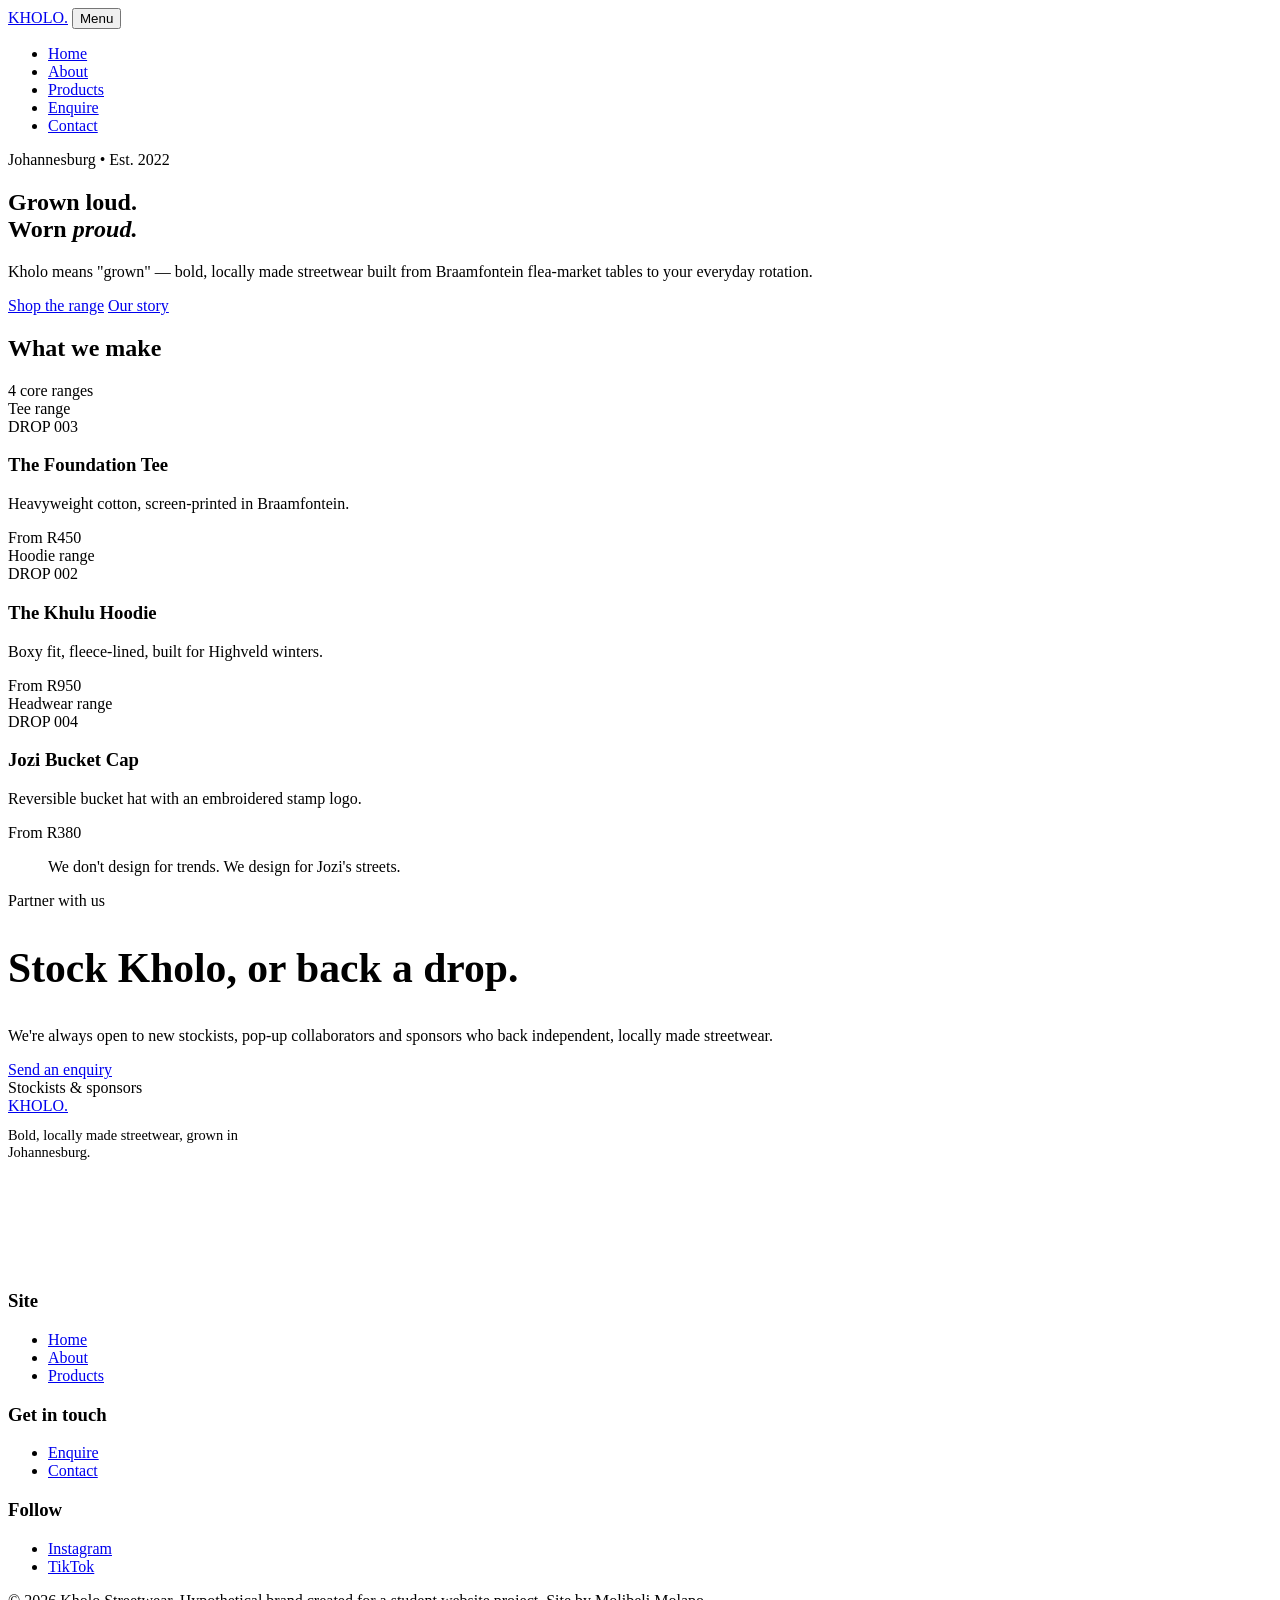
==== kholo-streetwear/index.html @ 81625239 "Add files via upload" ====
<!DOCTYPE html>
<html lang="en">
<head>
    <meta charset="UTF-8">
    <meta name="viewport" content="width=device-width, initial-scale=1.0">
    <title>Kholo Streetwear — Jozi Made</title>
    <meta name="description" content="Kholo Streetwear is a Johannesburg streetwear label making bold, locally made tees, hoodies, caps and accessories.">
    <link rel="stylesheet" href="css/style.css">
</head>
<body>

    <!-- ============ HEADER / NAVIGATION ============ -->
    <!-- Same header markup is repeated on every page so the nav works site-wide -->
    <header class="site-header">
        <nav class="nav container">
            <a href="index.html" class="logo">KHOLO<span>.</span></a>

            <button class="nav-toggle" aria-expanded="false" aria-controls="primary-nav">Menu</button>

            <ul class="nav-links" id="primary-nav">
                <li><a href="index.html" aria-current="page">Home</a></li>
                <li><a href="about.html">About</a></li>
                <li><a href="products.html">Products</a></li>
                <li><a href="enquiry.html">Enquire</a></li>
                <li><a href="contact.html">Contact</a></li>
            </ul>
        </nav>
    </header>

    <main>
        <!-- ============ HERO ============ -->
        <section class="hero">
            <div class="container">
                <div class="hero-copy">
                    <span class="eyebrow">Johannesburg &#8226; Est. 2022</span>
                    <h1>Grown loud.<br>Worn <em>proud.</em></h1>
                    <p class="lede">Kholo means "grown" — bold, locally made streetwear built from Braamfontein flea-market tables to your everyday rotation.</p>
                    <div class="actions">
                        <a href="products.html" class="btn">Shop the range</a>
                        <a href="about.html" class="btn btn-outline">Our story</a>
                    </div>
                </div>

                <!-- Signature element: rotating stamp badge, built by js/script.js -->
                <div class="stamp" data-stamp></div>
            </div>
        </section>

        <!-- ============ FEATURED CATEGORIES ============ -->
        <section class="categories">
            <div class="container">
                <div class="section-head">
                    <h2>What we make</h2>
                    <span class="tag">4 core ranges</span>
                </div>

                <div class="grid">
                    <article class="card">
                        <div class="card-media">Tee range</div>
                        <div class="card-body">
                            <span class="drop">DROP 003</span>
                            <h3>The Foundation Tee</h3>
                            <p>Heavyweight cotton, screen-printed in Braamfontein.</p>
                            <span class="price">From R450</span>
                        </div>
                    </article>

                    <article class="card">
                        <div class="card-media">Hoodie range</div>
                        <div class="card-body">
                            <span class="drop">DROP 002</span>
                            <h3>The Khulu Hoodie</h3>
                            <p>Boxy fit, fleece-lined, built for Highveld winters.</p>
                            <span class="price">From R950</span>
                        </div>
                    </article>

                    <article class="card">
                        <div class="card-media">Headwear range</div>
                        <div class="card-body">
                            <span class="drop">DROP 004</span>
                            <h3>Jozi Bucket Cap</h3>
                            <p>Reversible bucket hat with an embroidered stamp logo.</p>
                            <span class="price">From R380</span>
                        </div>
                    </article>
                </div>
            </div>
        </section>

        <!-- ============ BRAND STATEMENT ============ -->
        <section class="statement">
            <div class="container">
                <blockquote>We don't design for trends. We design for <span>Jozi's streets.</span></blockquote>
            </div>
        </section>

        <!-- ============ STOCKIST / SPONSORSHIP TEASER ============ -->
        <section class="cta-band">
            <div class="container split">
                <div>
                    <span class="eyebrow" style="color:var(--orange)">Partner with us</span>
                    <h2 style="font-size:clamp(1.8rem,4vw,2.6rem)">Stock Kholo, or back a drop.</h2>
                    <p class="lede" style="color:var(--grey); margin-top: var(--space-2);">We're always open to new stockists, pop-up collaborators and sponsors who back independent, locally made streetwear.</p>
                    <div class="actions">
                        <a href="enquiry.html" class="btn">Send an enquiry</a>
                    </div>
                </div>
                <div class="media-block">Stockists &amp; sponsors</div>
            </div>
        </section>
    </main>

    <!-- ============ FOOTER ============ -->
    <footer class="site-footer">
        <div class="container">
            <div class="footer-top">
                <div class="footer-brand">
                    <a href="index.html" class="logo">KHOLO<span>.</span></a>
                    <p style="color:var(--grey); margin-top:0.75rem; max-width:32ch; font-size:0.9rem;">Bold, locally made streetwear, grown in Johannesburg.</p>
                    <div class="stamp" style="width:96px;height:96px;" data-stamp></div>
                </div>

                <div>
                    <h3>Site</h3>
                    <ul>
                        <li><a href="index.html">Home</a></li>
                        <li><a href="about.html">About</a></li>
                        <li><a href="products.html">Products</a></li>
                    </ul>
                </div>

                <div>
                    <h3>Get in touch</h3>
                    <ul>
                        <li><a href="enquiry.html">Enquire</a></li>
                        <li><a href="contact.html">Contact</a></li>
                    </ul>
                </div>

                <div>
                    <h3>Follow</h3>
                    <ul>
                        <li><a href="https://www.instagram.com" target="_blank" rel="noopener">Instagram</a></li>
                        <li><a href="https://www.tiktok.com" target="_blank" rel="noopener">TikTok</a></li>
                    </ul>
                </div>
            </div>

            <div class="footer-bottom">
                <span>&copy; 2026 Kholo Streetwear. Hypothetical brand created for a student website project.</span>
                <span>Site by Molibeli Molapo</span>
            </div>
        </div>
    </footer>

    <script src="js/script.js"></script>
</body>
</html>
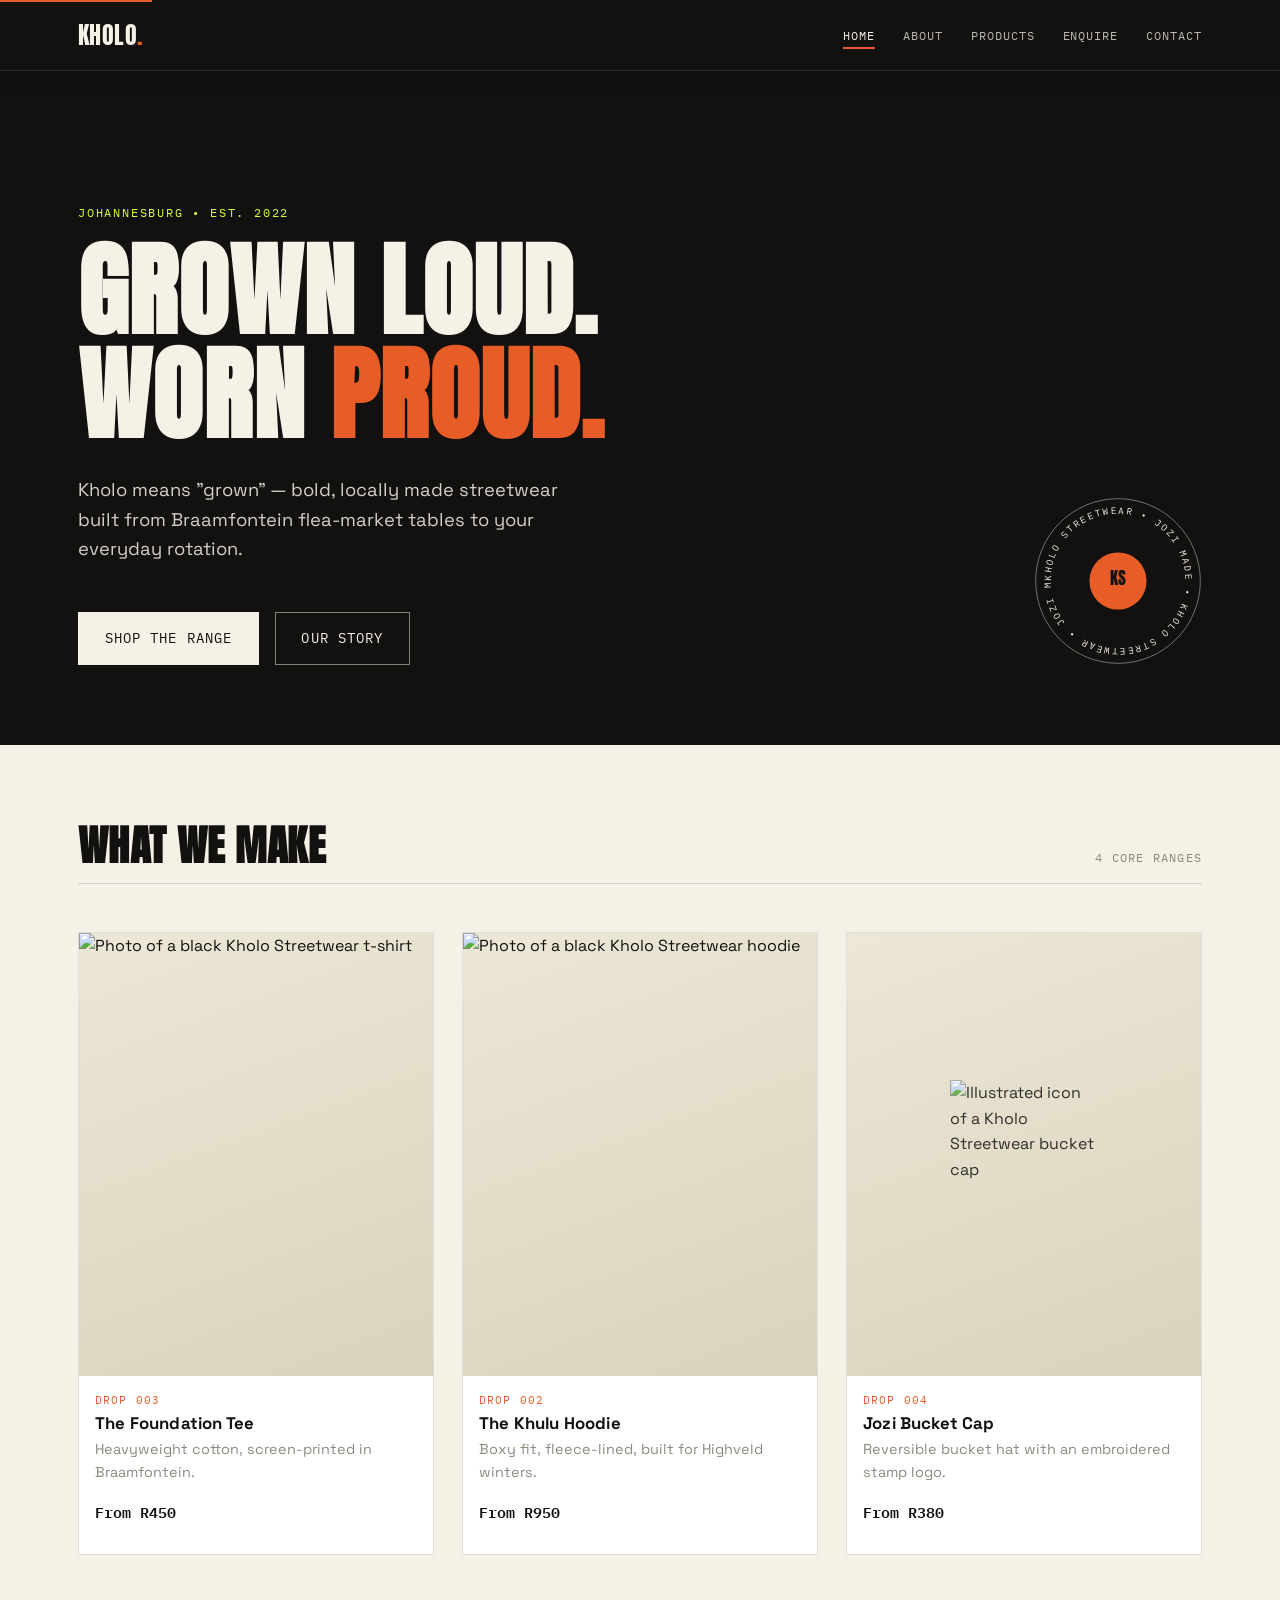
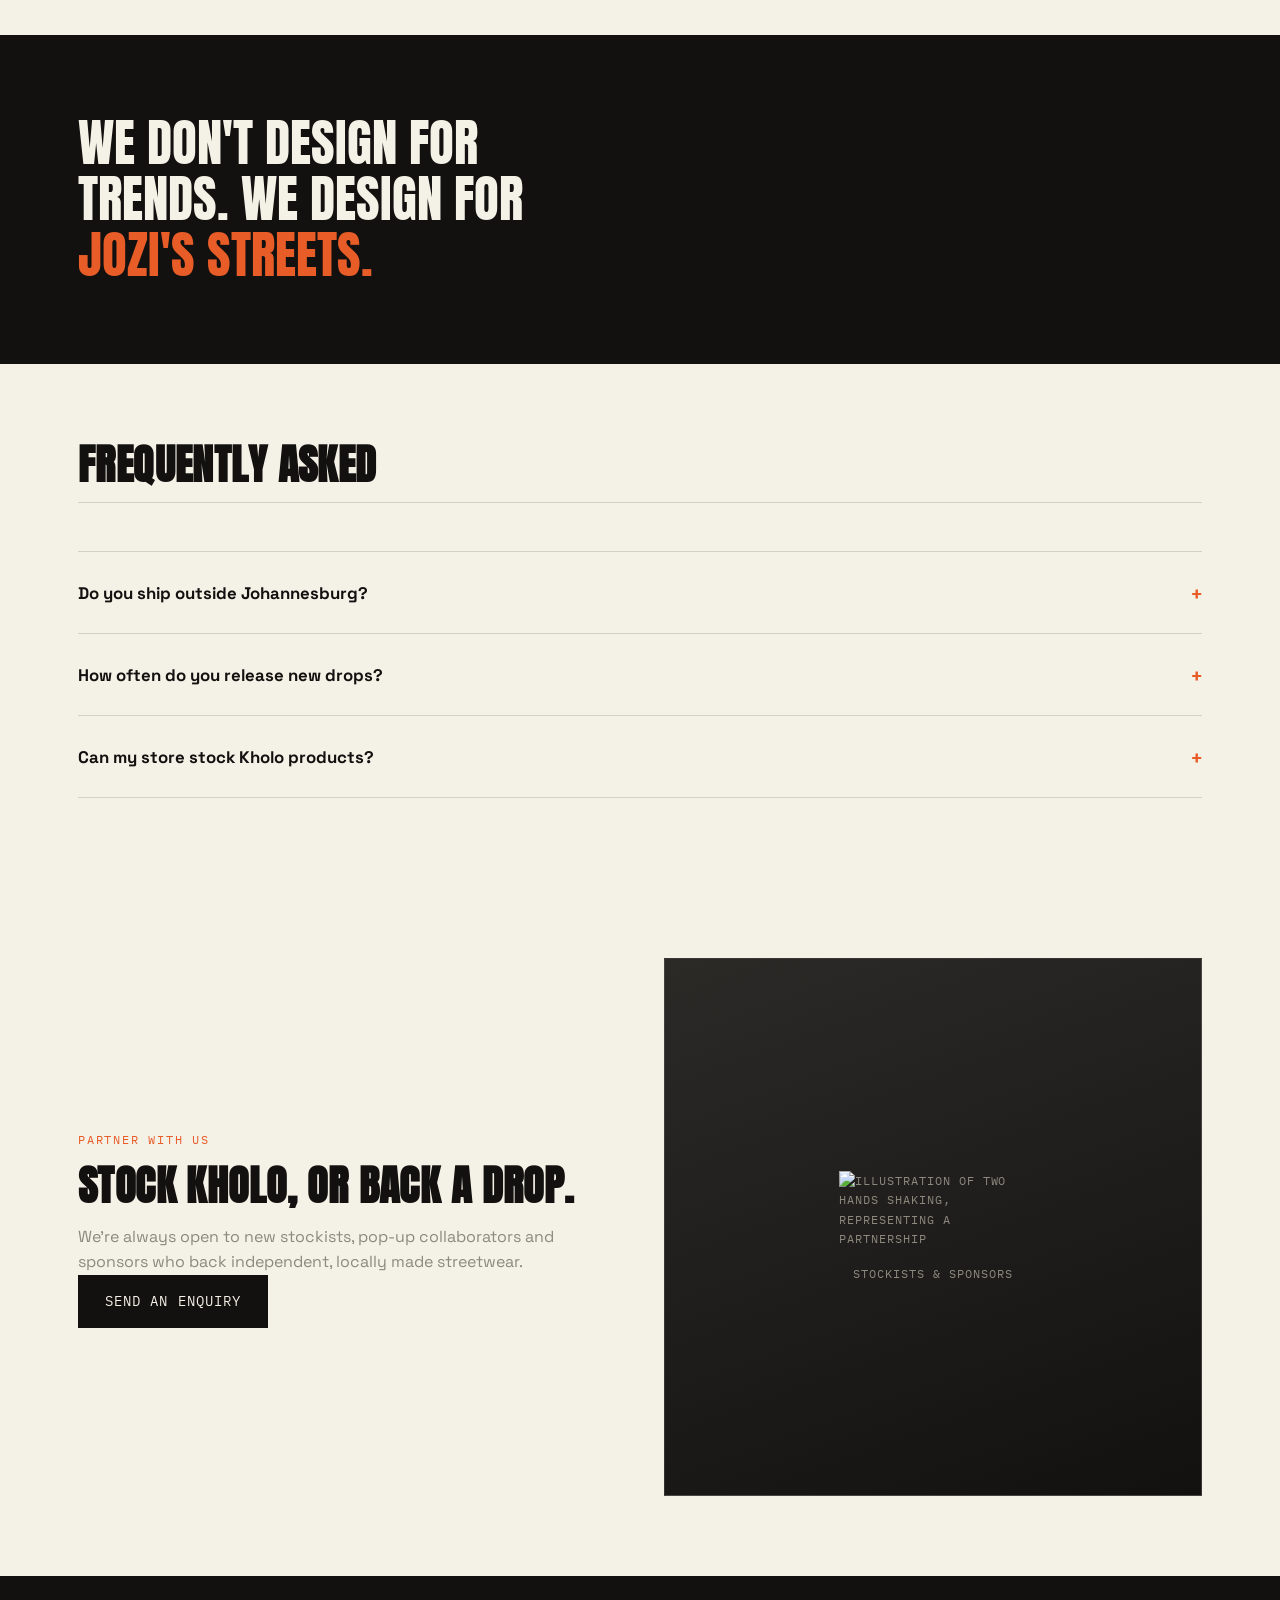
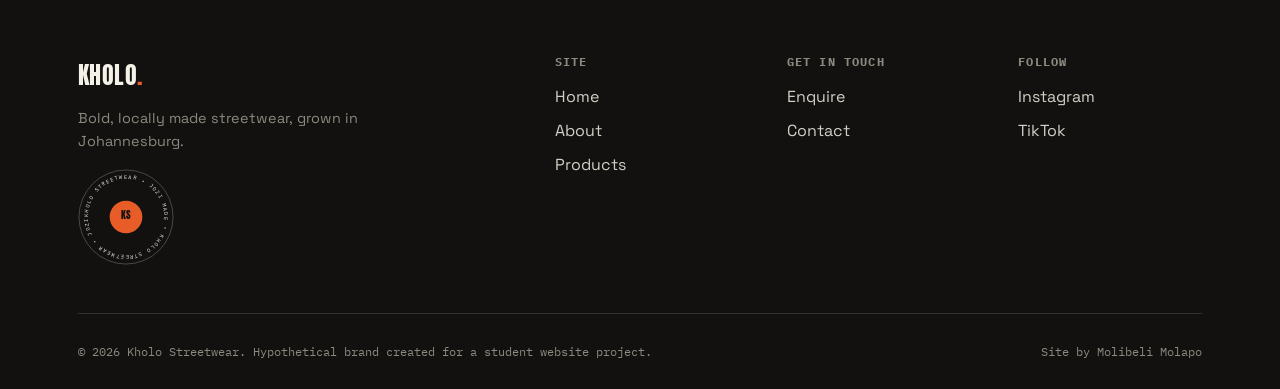
==== commit 0def0ec3: "Update index.html" ====
--- a/kholo-streetwear/index.html
+++ b/kholo-streetwear/index.html
@@ -3,20 +3,35 @@
 <head>
     <meta charset="UTF-8">
     <meta name="viewport" content="width=device-width, initial-scale=1.0">
-    <title>Kholo Streetwear — Jozi Made</title>
-    <meta name="description" content="Kholo Streetwear is a Johannesburg streetwear label making bold, locally made tees, hoodies, caps and accessories.">
+    <title>Kholo Streetwear | Locally Made Johannesburg Streetwear — Jozi Made</title>
+    <meta name="description" content="Kholo Streetwear is a Johannesburg streetwear label making bold, locally made tees, hoodies, caps and accessories since 2022. Shop the range or enquire about stockist and sponsorship opportunities.">
+    <link rel="canonical" href="https://kholostreetwear.co.za/index.html">
+
+    <!-- Open Graph tags: SEO section 3.1, improves link previews on social media -->
+    <meta property="og:title" content="Kholo Streetwear — Jozi Made">
+    <meta property="og:description" content="Bold, locally made streetwear from Braamfontein, Johannesburg.">
+    <meta property="og:type" content="website">
+    <meta property="og:url" content="https://kholostreetwear.co.za/index.html">
+
+    <link rel="preconnect" href="https://fonts.googleapis.com">
+    <link rel="preconnect" href="https://fonts.gstatic.com" crossorigin>
     <link rel="stylesheet" href="css/style.css">
 </head>
 <body>
 
-    <!-- ============ HEADER / NAVIGATION ============ -->
-    <!-- Same header markup is repeated on every page so the nav works site-wide -->
+    <!-- Skip link: accessibility + SEO best practice, lets keyboard/screen-reader users bypass the nav -->
+    <a class="skip-link" href="#main">Skip to content</a>
+
+    <!--
+        HOMEPAGE (index.html)
+        Sections: header/nav -> hero -> featured categories -> brand
+        statement -> FAQ accordion -> stockist CTA -> footer
+    -->
+
     <header class="site-header">
-        <nav class="nav container">
+        <nav class="nav container" aria-label="Primary">
             <a href="index.html" class="logo">KHOLO<span>.</span></a>
-
             <button class="nav-toggle" aria-expanded="false" aria-controls="primary-nav">Menu</button>
-
             <ul class="nav-links" id="primary-nav">
                 <li><a href="index.html" aria-current="page">Home</a></li>
                 <li><a href="about.html">About</a></li>
@@ -27,8 +42,7 @@
         </nav>
     </header>
 
-    <main>
-        <!-- ============ HERO ============ -->
+    <main id="main">
         <section class="hero">
             <div class="container">
                 <div class="hero-copy">
@@ -40,23 +54,19 @@
                         <a href="about.html" class="btn btn-outline">Our story</a>
                     </div>
                 </div>
-
-                <!-- Signature element: rotating stamp badge, built by js/script.js -->
                 <div class="stamp" data-stamp></div>
             </div>
         </section>
 
-        <!-- ============ FEATURED CATEGORIES ============ -->
-        <section class="categories">
+        <section class="categories reveal">
             <div class="container">
                 <div class="section-head">
                     <h2>What we make</h2>
                     <span class="tag">4 core ranges</span>
                 </div>
-
                 <div class="grid">
                     <article class="card">
-                        <div class="card-media">Tee range</div>
+                        <div class="card-media"><img src="https://images.unsplash.com/photo-1618354691373-d851c5c3a990?auto=format&amp;fit=crop&amp;w=800&amp;q=80" class="is-photo" alt="Photo of a black Kholo Streetwear t-shirt" width="400" height="400" loading="lazy"></div>
                         <div class="card-body">
                             <span class="drop">DROP 003</span>
                             <h3>The Foundation Tee</h3>
@@ -64,9 +74,8 @@
                             <span class="price">From R450</span>
                         </div>
                     </article>
-
                     <article class="card">
-                        <div class="card-media">Hoodie range</div>
+                        <div class="card-media"><img src="https://images.unsplash.com/photo-1622567893612-a5345baa5c9a?auto=format&amp;fit=crop&amp;w=800&amp;q=80" class="is-photo" alt="Photo of a black Kholo Streetwear hoodie" width="400" height="400" loading="lazy"></div>
                         <div class="card-body">
                             <span class="drop">DROP 002</span>
                             <h3>The Khulu Hoodie</h3>
@@ -74,9 +83,8 @@
                             <span class="price">From R950</span>
                         </div>
                     </article>
-
                     <article class="card">
-                        <div class="card-media">Headwear range</div>
+                        <div class="card-media"><img src="images/icon-cap.png" alt="Illustrated icon of a Kholo Streetwear bucket cap" width="400" height="400" loading="lazy"></div>
                         <div class="card-body">
                             <span class="drop">DROP 004</span>
                             <h3>Jozi Bucket Cap</h3>
@@ -88,15 +96,51 @@
             </div>
         </section>
 
-        <!-- ============ BRAND STATEMENT ============ -->
-        <section class="statement">
+        <section class="statement reveal">
             <div class="container">
                 <blockquote>We don't design for trends. We design for <span>Jozi's streets.</span></blockquote>
             </div>
         </section>
 
-        <!-- ============ STOCKIST / SPONSORSHIP TEASER ============ -->
-        <section class="cta-band">
+        <!-- FAQ accordion — JS-driven interactive element (Part 3, 2.1) -->
+        <section class="reveal">
+            <div class="container">
+                <div class="section-head">
+                    <h2>Frequently asked</h2>
+                </div>
+                <div class="accordion">
+                    <div class="accordion-item">
+                        <button class="accordion-trigger" aria-expanded="false" aria-controls="faq-1" id="faq-1-trigger">
+                            Do you ship outside Johannesburg?
+                            <span class="accordion-icon" aria-hidden="true">+</span>
+                        </button>
+                        <div class="accordion-panel" id="faq-1" role="region" aria-labelledby="faq-1-trigger">
+                            <div class="accordion-panel-inner">Not yet — right now Kholo is only available at our Braamfontein studio and weekend market stall. National shipping is on the roadmap as the brand grows.</div>
+                        </div>
+                    </div>
+                    <div class="accordion-item">
+                        <button class="accordion-trigger" aria-expanded="false" aria-controls="faq-2" id="faq-2-trigger">
+                            How often do you release new drops?
+                            <span class="accordion-icon" aria-hidden="true">+</span>
+                        </button>
+                        <div class="accordion-panel" id="faq-2" role="region" aria-labelledby="faq-2-trigger">
+                            <div class="accordion-panel-inner">Roughly every two to three months. Follow our Instagram for exact drop dates — each one is limited, and past drops don't get restocked.</div>
+                        </div>
+                    </div>
+                    <div class="accordion-item">
+                        <button class="accordion-trigger" aria-expanded="false" aria-controls="faq-3" id="faq-3-trigger">
+                            Can my store stock Kholo products?
+                            <span class="accordion-icon" aria-hidden="true">+</span>
+                        </button>
+                        <div class="accordion-panel" id="faq-3" role="region" aria-labelledby="faq-3-trigger">
+                            <div class="accordion-panel-inner">Yes — head to our <a href="enquiry.html">enquiry page</a> and select "Become a stockist." We'll send you wholesale pricing and minimum order details.</div>
+                        </div>
+                    </div>
+                </div>
+            </div>
+        </section>
+
+        <section class="cta-band reveal">
             <div class="container split">
                 <div>
                     <span class="eyebrow" style="color:var(--orange)">Partner with us</span>
@@ -106,12 +150,14 @@
                         <a href="enquiry.html" class="btn">Send an enquiry</a>
                     </div>
                 </div>
-                <div class="media-block">Stockists &amp; sponsors</div>
+                <div class="media-block">
+                    <img src="images/illustration-partner.svg" alt="Illustration of two hands shaking, representing a partnership" loading="lazy">
+                    <span>Stockists &amp; sponsors</span>
+                </div>
             </div>
         </section>
     </main>
 
-    <!-- ============ FOOTER ============ -->
     <footer class="site-footer">
         <div class="container">
             <div class="footer-top">
@@ -120,7 +166,6 @@
                     <p style="color:var(--grey); margin-top:0.75rem; max-width:32ch; font-size:0.9rem;">Bold, locally made streetwear, grown in Johannesburg.</p>
                     <div class="stamp" style="width:96px;height:96px;" data-stamp></div>
                 </div>
-
                 <div>
                     <h3>Site</h3>
                     <ul>
@@ -129,7 +174,6 @@
                         <li><a href="products.html">Products</a></li>
                     </ul>
                 </div>
-
                 <div>
                     <h3>Get in touch</h3>
                     <ul>
@@ -137,16 +181,14 @@
                         <li><a href="contact.html">Contact</a></li>
                     </ul>
                 </div>
-
                 <div>
                     <h3>Follow</h3>
                     <ul>
-                        <li><a href="https://www.instagram.com" target="_blank" rel="noopener">Instagram</a></li>
-                        <li><a href="https://www.tiktok.com" target="_blank" rel="noopener">TikTok</a></li>
+                        <li><a href="https://www.instagram.com" target="_blank" rel="noopener noreferrer">Instagram</a></li>
+                        <li><a href="https://www.tiktok.com" target="_blank" rel="noopener noreferrer">TikTok</a></li>
                     </ul>
                 </div>
             </div>
-
             <div class="footer-bottom">
                 <span>&copy; 2026 Kholo Streetwear. Hypothetical brand created for a student website project.</span>
                 <span>Site by Molibeli Molapo</span>
@@ -156,4 +198,4 @@
 
     <script src="js/script.js"></script>
 </body>
-</html>+</html>
--- a/kholo-streetwear/css/style.css
+++ b/kholo-streetwear/css/style.css
@@ -0,0 +1,353 @@
+/* =========================================================
+   KHOLO STREETWEAR — STYLESHEET
+   Design tokens live at the top as CSS custom properties so
+   every page pulls colour / type / spacing from one place.
+   ========================================================= */
+
+@import url('https://fonts.googleapis.com/css2?family=Anton&family=Space+Grotesk:wght@400;500;700&family=IBM+Plex+Mono:wght@500;600&display=swap');
+
+:root {
+  /* Colour */
+  --ink:        #121110;
+  --paper:      #F4F1E6;
+  --orange:     #E85C27;
+  --tag:        #D7FF3E;
+  --grey:       #8C897E;
+  --line:       rgba(18,17,16,0.14);
+
+  /* Type */
+  --font-display: 'Anton', sans-serif;
+  --font-body:    'Space Grotesk', sans-serif;
+  --font-mono:    'IBM Plex Mono', monospace;
+
+  /* Typography scale (Part 2, section 2.3) */
+  --text-xs:   0.75rem;
+  --text-sm:   0.875rem;
+  --text-base: 1rem;
+  --text-lg:   1.15rem;
+  --text-xl:   1.5rem;
+  --text-2xl:  2rem;
+  --text-3xl:  3rem;
+
+  /* Spacing scale */
+  --space-1: 0.5rem;
+  --space-2: 1rem;
+  --space-3: 1.75rem;
+  --space-4: 3rem;
+  --space-5: 5rem;
+  --space-6: 8rem;
+
+  --max: 1180px;
+}
+
+/* ---------- Reset ---------- */
+* { box-sizing: border-box; margin: 0; padding: 0; }
+html { scroll-behavior: smooth; }
+
+body {
+  background: var(--paper);
+  color: var(--ink);
+  font-family: var(--font-body);
+  font-size: var(--text-base);
+  line-height: 1.6;
+  -webkit-font-smoothing: antialiased;
+}
+
+img { max-width: 100%; display: block; }
+a { color: inherit; text-decoration: none; }
+ul { list-style: none; }
+
+h1, h2, h3 {
+  font-family: var(--font-display);
+  text-transform: uppercase;
+  letter-spacing: 0.01em;
+  line-height: 1.02;
+}
+
+.container { max-width: var(--max); margin: 0 auto; padding: 0 var(--space-3); }
+
+@media (prefers-reduced-motion: reduce) {
+  html { scroll-behavior: auto; }
+  *, *::before, *::after { animation-duration: 0.001ms !important; animation-iteration-count: 1 !important; transition-duration: 0.001ms !important; }
+}
+
+/* Visually-hidden utility — used for skip link and sr-only labels (a11y/SEO) */
+.sr-only {
+  position: absolute; width: 1px; height: 1px; padding: 0; margin: -1px;
+  overflow: hidden; clip: rect(0,0,0,0); white-space: nowrap; border: 0;
+}
+.skip-link {
+  position: absolute; top: -40px; left: 0; z-index: 100;
+  background: var(--orange); color: var(--ink); padding: 0.6rem 1rem;
+  font-family: var(--font-mono); font-size: var(--text-sm);
+}
+.skip-link:focus { top: 0; }
+
+/* ---------- Header / Nav ---------- */
+.site-header {
+  position: sticky; top: 0; z-index: 40;
+  background: var(--ink); color: var(--paper);
+  border-bottom: 1px solid rgba(244,241,230,0.12);
+  box-shadow: 0 4px 16px rgba(0,0,0,0.18);
+}
+
+.nav { display: flex; align-items: center; justify-content: space-between; padding: var(--space-2) var(--space-3); }
+
+.logo { font-family: var(--font-display); font-size: var(--text-xl); letter-spacing: 0.02em; text-transform: uppercase; }
+.logo span { color: var(--orange); }
+
+.nav-links { display: flex; gap: var(--space-3); font-family: var(--font-mono); font-size: var(--text-xs); text-transform: uppercase; letter-spacing: 0.08em; }
+
+.nav-links a { position: relative; padding: 0.25rem 0; color: var(--paper); opacity: 0.75; transition: opacity 0.2s ease; }
+.nav-links a::after {
+  content: ""; position: absolute; left: 0; bottom: -2px; width: 100%; height: 2px;
+  background: var(--orange); transform: scaleX(0); transform-origin: left; transition: transform 0.25s ease;
+}
+.nav-links a:hover, .nav-links a:focus-visible, .nav-links a[aria-current="page"] { opacity: 1; }
+.nav-links a:hover::after, .nav-links a:focus-visible::after, .nav-links a[aria-current="page"]::after { transform: scaleX(1); }
+.nav-links a:active { opacity: 0.6; }
+
+.nav-toggle { display: none; background: none; border: 1px solid rgba(244,241,230,0.4); color: var(--paper); font-family: var(--font-mono); font-size: var(--text-sm); padding: 0.4rem 0.7rem; cursor: pointer; }
+
+/* ---------- Buttons ---------- */
+.btn {
+  display: inline-flex; align-items: center; gap: 0.5rem;
+  font-family: var(--font-mono); font-size: var(--text-sm); text-transform: uppercase; letter-spacing: 0.08em;
+  padding: 0.9rem 1.6rem; border: 1px solid var(--ink); background: var(--ink); color: var(--paper);
+  cursor: pointer; transition: transform 0.15s ease, background 0.2s ease, color 0.2s ease;
+}
+.btn:hover, .btn:focus-visible { background: var(--orange); border-color: var(--orange); color: var(--ink); transform: translateY(-2px); }
+.btn:active { transform: translateY(0); filter: brightness(0.92); }
+.btn.btn-outline { background: transparent; color: var(--ink); }
+.btn.btn-outline:hover, .btn.btn-outline:focus-visible { background: var(--ink); color: var(--paper); }
+.btn:disabled { opacity: 0.5; cursor: not-allowed; transform: none; }
+
+/* ---------- Hero ---------- */
+.hero { position: relative; background: var(--ink); color: var(--paper); padding: var(--space-6) 0 var(--space-5); overflow: hidden; }
+.hero .container { display: grid; grid-template-columns: 1.3fr 0.7fr; gap: var(--space-4); align-items: end; }
+
+.eyebrow { font-family: var(--font-mono); font-size: var(--text-xs); letter-spacing: 0.15em; text-transform: uppercase; color: var(--tag); margin-bottom: var(--space-2); display: inline-block; }
+
+.hero h1 { font-size: clamp(3rem, 8vw, 6.5rem); color: var(--paper); }
+.hero h1 em { font-style: normal; color: var(--orange); }
+.hero p.lede { margin-top: var(--space-3); max-width: 42ch; font-size: var(--text-lg); color: rgba(244,241,230,0.85); }
+.hero .actions { margin-top: var(--space-4); display: flex; gap: var(--space-2); flex-wrap: wrap; }
+.hero .actions .btn { background: var(--paper); color: var(--ink); border-color: var(--paper); }
+.hero .actions .btn:hover { background: var(--orange); border-color: var(--orange); color: var(--ink); }
+.hero .actions .btn-outline { background: transparent; color: var(--paper); border-color: rgba(244,241,230,0.5); }
+.hero .actions .btn-outline:hover { background: var(--paper); color: var(--ink); }
+
+.stamp { width: 168px; height: 168px; justify-self: end; }
+.stamp svg { width: 100%; height: 100%; }
+.stamp-spin { animation: spin 14s linear infinite; transform-origin: 50% 50%; }
+@keyframes spin { from { transform: rotate(0deg); } to { transform: rotate(360deg); } }
+
+/* ---------- Sections ---------- */
+section { padding: var(--space-5) 0; }
+.section-head { display: flex; justify-content: space-between; align-items: flex-end; gap: var(--space-3); margin-bottom: var(--space-4); border-bottom: 1px solid var(--line); padding-bottom: var(--space-2); }
+.section-head h2 { font-size: clamp(1.8rem, 4vw, 2.6rem); }
+.section-head .tag { font-family: var(--font-mono); font-size: var(--text-xs); letter-spacing: 0.1em; text-transform: uppercase; color: var(--grey); }
+
+/* ---------- Scroll-reveal animation (Part 3, 2.1) ----------
+   .reveal starts faded/offset; js/script.js uses IntersectionObserver
+   to add .is-visible when a section scrolls into view. */
+.reveal { opacity: 0; transform: translateY(24px); transition: opacity 0.6s ease, transform 0.6s ease; }
+.reveal.is-visible { opacity: 1; transform: translateY(0); }
+
+/* ---------- Cards / grid ---------- */
+.grid { display: grid; grid-template-columns: repeat(3, 1fr); gap: var(--space-3); }
+.card { background: #fff; border: 1px solid var(--line); display: flex; flex-direction: column; transition: transform 0.2s ease, box-shadow 0.2s ease; }
+.card:hover { transform: translateY(-4px); box-shadow: 0 14px 30px rgba(18,17,16,0.12); }
+.card:active { transform: translateY(-1px); }
+
+.card-media {
+  aspect-ratio: 4 / 5; background: linear-gradient(160deg, #ece7d6, #d9d3bd);
+  display: flex; align-items: center; justify-content: center;
+  border-bottom: 1px solid var(--line); position: relative; overflow: hidden;
+  cursor: zoom-in; border: 0; width: 100%; padding: 0;
+}
+.card-media img { width: 42%; height: auto; opacity: 0.85; pointer-events: none; }
+
+/* Real product photos (Tee/Hoodie, sourced from Unsplash) fill the frame
+   edge-to-edge instead of sitting small and centred like the icon artwork. */
+.card-media img.is-photo { width: 100%; height: 100%; object-fit: cover; opacity: 1; }
+.card-media:focus-visible { outline: 3px solid var(--orange); outline-offset: -3px; }
+
+.card-body { padding: var(--space-2) var(--space-2) var(--space-3); }
+.card-body .drop { font-family: var(--font-mono); font-size: 0.7rem; color: var(--orange); letter-spacing: 0.1em; margin-bottom: 0.35rem; display: block; }
+.card-body h3 { font-family: var(--font-body); font-weight: 700; text-transform: none; font-size: 1.05rem; margin-bottom: 0.35rem; }
+.card-body p { font-size: 0.9rem; color: var(--grey); margin-bottom: var(--space-2); }
+.price { font-family: var(--font-mono); font-weight: 600; font-size: 0.95rem; }
+
+.empty-state { font-family: var(--font-mono); color: var(--grey); font-size: var(--text-sm); padding: var(--space-4) 0; text-align: center; grid-column: 1 / -1; }
+
+/* ---------- Statement / split ---------- */
+.statement { background: var(--ink); color: var(--paper); }
+.statement blockquote { font-family: var(--font-display); font-size: clamp(1.8rem, 4.2vw, 3.2rem); text-transform: uppercase; line-height: 1.1; max-width: 20ch; }
+.statement blockquote span { color: var(--orange); }
+
+.split { display: grid; grid-template-columns: 1fr 1fr; gap: var(--space-4); align-items: center; }
+.split .media-block {
+  position: relative; aspect-ratio: 1 / 1; background: linear-gradient(160deg, #2b2a27, #121110);
+  border: 1px solid rgba(244,241,230,0.15); display: flex; flex-direction: column; align-items: center; justify-content: center;
+  gap: var(--space-2); font-family: var(--font-mono); color: var(--grey); font-size: var(--text-xs); letter-spacing: 0.08em; text-transform: uppercase;
+}
+.media-block img { width: 35%; height: auto; }
+
+/* ---------- Value rows ---------- */
+.value-rows { border-top: 1px solid var(--line); }
+.value-row { display: grid; grid-template-columns: 100px 1fr 2fr; gap: var(--space-3); padding: var(--space-3) 0; border-bottom: 1px solid var(--line); align-items: baseline; }
+.value-row .num { font-family: var(--font-mono); color: var(--orange); font-size: var(--text-sm); }
+.value-row h3 { font-family: var(--font-body); font-weight: 700; text-transform: none; font-size: 1.1rem; }
+.value-row p { color: var(--grey); font-size: 0.95rem; }
+
+/* ---------- Timeline ---------- */
+.timeline { border-left: 2px solid var(--line); }
+.timeline li { position: relative; padding: 0 0 var(--space-4) var(--space-3); }
+.timeline li::before { content: ""; position: absolute; left: -6px; top: 4px; width: 10px; height: 10px; background: var(--orange); border-radius: 50%; }
+.timeline .year { font-family: var(--font-mono); font-size: var(--text-sm); color: var(--orange); display: block; margin-bottom: 0.25rem; }
+
+/* ---------- FAQ accordion (Part 3, 2.1) ---------- */
+.accordion { border-top: 1px solid var(--line); }
+.accordion-item { border-bottom: 1px solid var(--line); }
+.accordion-trigger {
+  width: 100%; display: flex; justify-content: space-between; align-items: center; gap: var(--space-2);
+  background: none; border: 0; text-align: left; padding: var(--space-3) 0;
+  font-family: var(--font-body); font-weight: 700; font-size: 1.05rem; color: var(--ink); cursor: pointer;
+}
+.accordion-trigger:hover, .accordion-trigger:focus-visible { color: var(--orange); }
+.accordion-icon { font-family: var(--font-mono); font-size: 1.2rem; color: var(--orange); transition: transform 0.25s ease; flex-shrink: 0; }
+.accordion-trigger[aria-expanded="true"] .accordion-icon { transform: rotate(45deg); }
+.accordion-panel {
+  max-height: 0; overflow: hidden; transition: max-height 0.3s ease;
+  color: var(--grey); font-size: 0.95rem;
+}
+.accordion-panel-inner { padding-bottom: var(--space-3); max-width: 65ch; }
+
+/* ---------- Tabs (Products page, Part 3, 2.1) ---------- */
+.tabs-nav { display: flex; gap: var(--space-2); flex-wrap: wrap; margin-bottom: var(--space-4); }
+.tab-btn {
+  font-family: var(--font-mono); font-size: var(--text-xs); letter-spacing: 0.08em; text-transform: uppercase;
+  padding: 0.7rem 1.1rem; border: 1px solid var(--line); background: #fff; color: var(--grey); cursor: pointer;
+  transition: background 0.2s ease, color 0.2s ease, border-color 0.2s ease;
+}
+.tab-btn:hover { border-color: var(--orange); color: var(--ink); }
+.tab-btn[aria-selected="true"] { background: var(--ink); border-color: var(--ink); color: var(--paper); }
+.tab-panel[hidden] { display: none; }
+
+/* ---------- Search/filter (Products page, Part 3, 2.2) ---------- */
+.filter-bar {
+  display: flex; gap: var(--space-2); align-items: center; flex-wrap: wrap; margin-bottom: var(--space-3);
+}
+.filter-bar input[type="search"] {
+  flex: 1; min-width: 200px; padding: 0.7rem 0.9rem; border: 1px solid var(--line);
+  background: #fff; font-family: var(--font-body); font-size: var(--text-base);
+}
+.filter-bar input[type="search"]:focus { outline: 2px solid var(--orange); outline-offset: 1px; }
+.filter-count { font-family: var(--font-mono); font-size: var(--text-xs); color: var(--grey); white-space: nowrap; }
+
+/* ---------- Lightbox (Part 3, 2.1) ---------- */
+.lightbox {
+  position: fixed; inset: 0; z-index: 90; background: rgba(18,17,16,0.92);
+  display: flex; align-items: center; justify-content: center; padding: var(--space-4);
+}
+.lightbox[hidden] { display: none; }
+.lightbox-content { position: relative; max-width: 480px; width: 100%; background: var(--paper); padding: var(--space-4); text-align: center; }
+.lightbox-content img { width: 60%; margin: 0 auto var(--space-2); }
+.lightbox-close {
+  position: absolute; top: var(--space-2); right: var(--space-2); background: none; border: 1px solid var(--line);
+  width: 36px; height: 36px; font-size: 1.2rem; cursor: pointer; line-height: 1;
+}
+.lightbox-close:hover, .lightbox-close:focus-visible { background: var(--orange); border-color: var(--orange); }
+.lightbox-caption { font-family: var(--font-mono); font-size: var(--text-sm); color: var(--grey); }
+
+/* ---------- Forms ---------- */
+.form-wrap { background: #fff; border: 1px solid var(--line); padding: var(--space-4); max-width: 700px; box-shadow: 0 8px 24px rgba(18,17,16,0.06); }
+.field { margin-bottom: var(--space-3); }
+.field label { display: block; font-family: var(--font-mono); font-size: var(--text-xs); letter-spacing: 0.08em; text-transform: uppercase; margin-bottom: 0.5rem; color: var(--grey); }
+.field input, .field select, .field textarea {
+  width: 100%; padding: 0.8rem 0.9rem; border: 1px solid var(--line); background: var(--paper);
+  font-family: var(--font-body); font-size: var(--text-base); color: var(--ink);
+}
+.field input:focus, .field select:focus, .field textarea:focus { outline: 2px solid var(--orange); outline-offset: 1px; }
+.field input:active, .field select:active, .field textarea:active { border-color: var(--orange); }
+.field input[aria-invalid="true"], .field select[aria-invalid="true"], .field textarea[aria-invalid="true"] { border-color: #c0392b; }
+.field-error { color: #c0392b; font-size: var(--text-sm); margin-top: 0.4rem; display: none; }
+.field-error.is-visible { display: block; }
+.field-row { display: grid; grid-template-columns: 1fr 1fr; gap: var(--space-3); }
+.form-note { font-size: var(--text-sm); color: var(--grey); margin-top: var(--space-2); }
+
+.form-status { margin-top: var(--space-3); padding: 0.9rem 1rem; font-family: var(--font-mono); font-size: var(--text-sm); border: 1px solid var(--ink); display: none; }
+.form-status.is-visible { display: block; }
+.form-status.is-success { border-color: #1e7e42; color: #1e7e42; }
+.form-status.is-error { border-color: #c0392b; color: #c0392b; }
+
+/* Honeypot field — hidden from real users, catches simple bots (3.3 Security) */
+.hp-field { position: absolute; left: -9999px; top: -9999px; }
+
+/* Dynamic enquiry response panel (Part 3, section 4) */
+.response-panel {
+  margin-top: var(--space-3); padding: var(--space-3); border: 1px dashed var(--orange);
+  background: rgba(232,92,39,0.06); display: none;
+}
+.response-panel.is-visible { display: block; }
+.response-panel h4 { font-family: var(--font-body); text-transform: none; font-size: 1rem; margin-bottom: 0.5rem; }
+.response-panel dl { display: grid; grid-template-columns: auto 1fr; gap: 0.3rem 1rem; font-size: var(--text-sm); }
+.response-panel dt { color: var(--grey); font-family: var(--font-mono); font-size: var(--text-xs); text-transform: uppercase; }
+
+/* ---------- Contact locations / map ---------- */
+.locations { display: grid; grid-template-columns: 1fr 1fr; gap: var(--space-3); margin-bottom: var(--space-4); }
+.location-card { border: 1px solid var(--line); background: #fff; }
+.location-card .info { padding: var(--space-3); }
+.location-card .tag-label { font-family: var(--font-mono); font-size: 0.7rem; color: var(--orange); letter-spacing: 0.1em; text-transform: uppercase; display: block; margin-bottom: 0.4rem; }
+.location-card h3 { font-family: var(--font-body); text-transform: none; font-weight: 700; font-size: 1.1rem; margin-bottom: 0.3rem; }
+.location-card p { color: var(--grey); font-size: 0.92rem; }
+
+/* Leaflet interactive map container (Part 3, 2.1) */
+#map { width: 100%; height: 420px; border: 1px solid var(--line); margin-bottom: var(--space-4); z-index: 1; }
+.leaflet-popup-content { font-family: var(--font-body); font-size: var(--text-sm); }
+.leaflet-popup-content strong { font-family: var(--font-mono); color: var(--orange); }
+
+/* ---------- Footer ---------- */
+.site-footer { background: var(--ink); color: var(--paper); padding: var(--space-5) 0 var(--space-3); }
+.footer-top { display: grid; grid-template-columns: 1.4fr 0.6fr 0.6fr 0.6fr; gap: var(--space-4); padding-bottom: var(--space-4); border-bottom: 1px solid rgba(244,241,230,0.14); }
+.footer-top h3 { font-family: var(--font-mono); font-size: var(--text-xs); letter-spacing: 0.1em; text-transform: uppercase; color: var(--grey); margin-bottom: var(--space-2); }
+.footer-top ul li { margin-bottom: 0.5rem; }
+.footer-top ul li a { opacity: 0.85; }
+.footer-top ul li a:hover { opacity: 1; color: var(--orange); }
+.footer-brand .stamp { justify-self: start; margin-top: var(--space-2); }
+.footer-bottom { display: flex; justify-content: space-between; align-items: center; padding-top: var(--space-3); font-family: var(--font-mono); font-size: var(--text-xs); color: var(--grey); flex-wrap: wrap; gap: var(--space-2); }
+
+/* ---------- Page hero (non-home) ---------- */
+.page-hero { background: var(--ink); color: var(--paper); padding: var(--space-5) 0 var(--space-4); }
+.page-hero h1 { font-size: clamp(2.4rem, 6vw, 4rem); }
+.page-hero p { margin-top: var(--space-2); color: rgba(244,241,230,0.8); max-width: 55ch; }
+
+/* ---------- Responsive (section 3) ---------- */
+@media (max-width: 900px) {
+  /* Tablet breakpoint */
+  .hero .container { grid-template-columns: 1fr; }
+  .stamp { justify-self: start; width: 120px; height: 120px; }
+  .grid { grid-template-columns: repeat(2, 1fr); }
+  .split { grid-template-columns: 1fr; }
+  .footer-top { grid-template-columns: 1fr 1fr; row-gap: var(--space-3); }
+  .locations { grid-template-columns: 1fr; }
+  .value-row { grid-template-columns: 60px 1fr; }
+  .value-row p { grid-column: 1 / -1; }
+}
+
+@media (max-width: 640px) {
+  /* Mobile breakpoint */
+  .nav-links {
+    position: absolute; top: 100%; left: 0; right: 0; background: var(--ink);
+    flex-direction: column; gap: 0; display: none; border-top: 1px solid rgba(244,241,230,0.12);
+  }
+  .nav-links.is-open { display: flex; }
+  .nav-links a { padding: var(--space-2) var(--space-3); width: 100%; border-bottom: 1px solid rgba(244,241,230,0.08); }
+  .nav-toggle { display: block; }
+  .grid { grid-template-columns: 1fr; }
+  .field-row { grid-template-columns: 1fr; }
+  .footer-top { grid-template-columns: 1fr; }
+  .filter-bar { flex-direction: column; align-items: stretch; }
+  #map { height: 280px; }
+}
